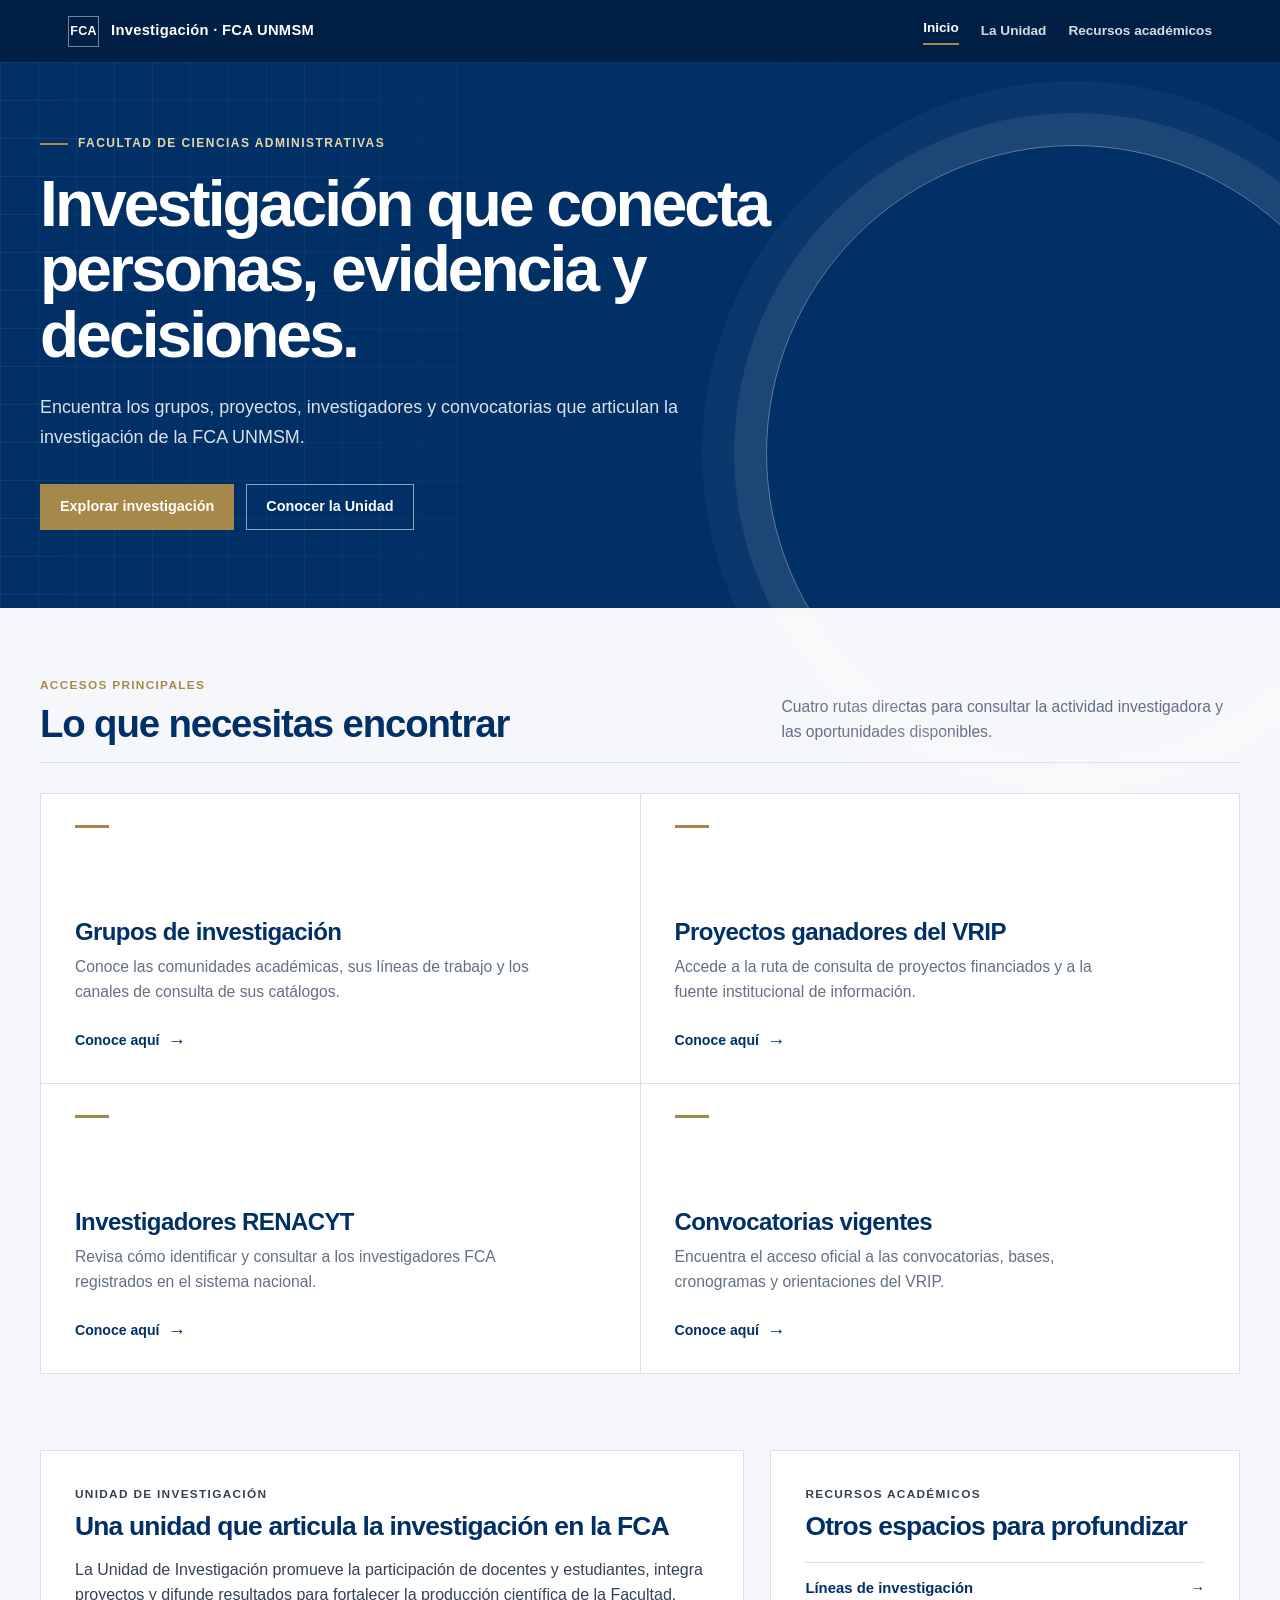
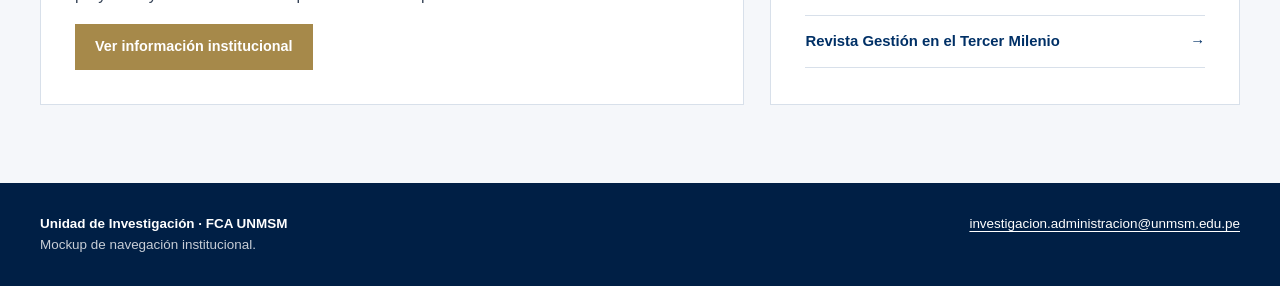
==== index.html @ f296d5cc "Add FCA research portal and shared styles" ====
<!doctype html>
<html lang="es">
	<head>
		<meta charset="UTF-8" />
		<meta name="viewport" content="width=device-width, initial-scale=1.0" />
		<meta
			name="description"
			content="Portal de investigación de la Facultad de Ciencias Administrativas de la UNMSM."
		/>
		<title>Investigación | FCA UNMSM</title>
		<link rel="stylesheet" href="investigacion-mock.css" />
	</head>
	<body>
		<div class="research-shell">
			<header class="research-topbar">
				<div class="research-topbar-inner">
					<a
						class="research-brand"
						href="unidad-investigacion-elementor.html"
						aria-label="Inicio de Investigación FCA"
					>
						<span class="research-brand-mark" aria-hidden="true"
							>FCA</span
						>
						<span>Investigación · FCA UNMSM</span>
					</a>
					<nav class="research-nav" aria-label="Navegación principal">
						<a
							href="unidad-investigacion-elementor.html"
							aria-current="page"
							>Inicio</a
						>
						<a href="la-unidad.html">La Unidad</a>
						<a href="recursos-academicos.html"
							>Recursos académicos</a
						>
					</nav>
				</div>
			</header>

			<main>
				<section
					class="research-hero"
					aria-labelledby="titulo-principal"
				>
					<div class="research-hero-inner">
						<p class="research-kicker">
							Facultad de Ciencias Administrativas
						</p>
						<h1 id="titulo-principal">
							Investigación que conecta personas, evidencia y
							decisiones.
						</h1>
						<p>
							Encuentra los grupos, proyectos, investigadores y
							convocatorias que articulan la investigación de la
							FCA UNMSM.
						</p>
						<div class="research-hero-actions">
							<a
								class="research-button"
								href="#accesos-principales"
								>Explorar investigación</a
							>
							<a
								class="research-button research-button--outline"
								href="la-unidad.html"
								>Conocer la Unidad</a
							>
						</div>
					</div>
				</section>

				<div class="research-main">
					<section
						class="research-section"
						id="accesos-principales"
						aria-labelledby="titulo-accesos"
					>
						<div class="research-section-heading">
							<div>
								<p class="research-eyebrow">
									Accesos principales
								</p>
								<h2 id="titulo-accesos">
									Lo que necesitas encontrar
								</h2>
							</div>
							<p>
								Cuatro rutas directas para consultar la
								actividad investigadora y las oportunidades
								disponibles.
							</p>
						</div>

						<div class="research-hub-grid">
							<a
								class="research-hub-card"
								href="grupos-investigacion.html"
							>
								<h3>Grupos de investigación</h3>
								<p>
									Conoce las comunidades académicas, sus
									líneas de trabajo y los canales de consulta
									de sus catálogos.
								</p>
								<span class="research-card-link"
									>Conoce aquí</span
								>
							</a>
							<a
								class="research-hub-card"
								href="proyectos-vrip.html"
							>
								<h3>Proyectos ganadores del VRIP</h3>
								<p>
									Accede a la ruta de consulta de proyectos
									financiados y a la fuente institucional de
									información.
								</p>
								<span class="research-card-link"
									>Conoce aquí</span
								>
							</a>
							<a
								class="research-hub-card"
								href="investigadores-renacyt.html"
							>
								<h3>Investigadores RENACYT</h3>
								<p>
									Revisa cómo identificar y consultar a los
									investigadores FCA registrados en el sistema
									nacional.
								</p>
								<span class="research-card-link"
									>Conoce aquí</span
								>
							</a>
							<a
								class="research-hub-card"
								href="convocatorias-vigentes.html"
							>
								<h3>Convocatorias vigentes</h3>
								<p>
									Encuentra el acceso oficial a las
									convocatorias, bases, cronogramas y
									orientaciones del VRIP.
								</p>
								<span class="research-card-link"
									>Conoce aquí</span
								>
							</a>
						</div>
					</section>

					<section
						class="research-duo"
						aria-label="Información complementaria"
					>
						<article class="research-panel">
							<p class="research-eyebrow">
								Unidad de Investigación
							</p>
							<h2>
								Una unidad que articula la investigación en la
								FCA
							</h2>
							<p>
								La Unidad de Investigación promueve la
								participación de docentes y estudiantes, integra
								proyectos y difunde resultados para fortalecer
								la producción científica de la Facultad.
							</p>
							<a class="research-button" href="la-unidad.html"
								>Ver información institucional</a
							>
						</article>
						<aside class="research-panel">
							<p class="research-eyebrow">Recursos académicos</p>
							<h2>Otros espacios para profundizar</h2>
							<div class="research-link-list">
								<a href="recursos-academicos.html#lineas"
									>Líneas de investigación</a
								>
								<a href="recursos-academicos.html#revista"
									>Revista Gestión en el Tercer Milenio</a
								>
							</div>
						</aside>
					</section>
				</div>
			</main>

			<footer class="research-footer">
				<div class="research-footer-inner">
					<div>
						<strong>Unidad de Investigación · FCA UNMSM</strong
						><br />Mockup de navegación institucional.
					</div>
					<div>
						<a
							href="mailto:investigacion.administracion@unmsm.edu.pe"
							>investigacion.administracion@unmsm.edu.pe</a
						>
					</div>
				</div>
			</footer>
		</div>
	</body>
</html>
---- investigacion-mock.css ----
@import url('fca-core-public.css');

:root {
    --research-ink: #003066;
    --research-ink-deep: #001f45;
    --research-gold: #a6894a;
    --research-paper: #f5f7fa;
    --research-rule: #d8e0ea;
    --research-copy: #344155;
    --research-muted: #637083;
    --research-white: #ffffff;
}

* { box-sizing: border-box; }

html { scroll-behavior: smooth; }

body {
    margin: 0;
    background: var(--research-paper);
    color: var(--research-copy);
    font-family: var(--fca-core-font-main);
    line-height: 1.6;
}

a { color: inherit; }

a:focus-visible,
button:focus-visible {
    outline: 3px solid var(--research-gold);
    outline-offset: 3px;
}

.research-shell { overflow: hidden; }

.research-topbar {
    background: var(--research-ink-deep);
    color: #fff;
}

.research-topbar-inner {
    max-width: 1200px;
    min-height: 62px;
    margin: 0 auto;
    padding: 0 28px;
    display: flex;
    align-items: center;
    justify-content: space-between;
    gap: 24px;
}

.research-brand {
    display: flex;
    align-items: center;
    gap: 12px;
    color: #fff;
    text-decoration: none;
    font-family: var(--fca-core-font-heading);
    font-size: .92rem;
    font-weight: 800;
    letter-spacing: .02em;
}

.research-brand-mark {
    display: grid;
    width: 31px;
    height: 31px;
    place-items: center;
    border: 1px solid rgba(255,255,255,.45);
    color: #fff;
    font-size: .78rem;
    line-height: 1;
}

.research-nav { display: flex; align-items: center; gap: 22px; }

.research-nav a {
    color: rgba(255,255,255,.84);
    font-size: .85rem;
    font-weight: 650;
    text-decoration: none;
}

.research-nav a:hover,
.research-nav a[aria-current="page"] { color: #fff; }

.research-nav a[aria-current="page"] { border-bottom: 2px solid var(--research-gold); padding-bottom: 5px; }

.research-hero {
    position: relative;
    isolation: isolate;
    background: var(--research-ink);
    color: #fff;
}

.research-hero::before {
    position: absolute;
    z-index: -1;
    inset: 0;
    content: '';
    opacity: .2;
    background-image: linear-gradient(90deg, rgba(255,255,255,.28) 1px, transparent 1px), linear-gradient(rgba(255,255,255,.28) 1px, transparent 1px);
    background-size: 38px 38px;
    mask-image: linear-gradient(90deg, #000 0%, transparent 72%);
}

.research-hero::after {
    position: absolute;
    z-index: -1;
    right: -8vw;
    bottom: -12vw;
    width: min(48vw, 620px);
    aspect-ratio: 1;
    border: 1px solid rgba(255,255,255,.37);
    border-radius: 50%;
    content: '';
    box-shadow: 0 0 0 32px rgba(255,255,255,.07), 0 0 0 64px rgba(255,255,255,.04);
}

.research-hero-inner {
    width: min(1200px, calc(100% - 48px));
    margin: 0 auto;
    padding: 72px 0 78px;
}

.research-kicker {
    display: flex;
    align-items: center;
    gap: 10px;
    margin: 0 0 19px;
    color: #e7d6a9;
    font-family: var(--fca-core-font-heading);
    font-size: .75rem;
    font-weight: 800;
    letter-spacing: .12em;
    text-transform: uppercase;
}

.research-kicker::before {
    width: 28px;
    height: 2px;
    background: var(--research-gold);
    content: '';
}

.research-hero h1 {
    max-width: 800px;
    margin: 0;
    font-family: var(--fca-core-font-heading);
    font-size: clamp(2.5rem, 5vw, 4.8rem);
    font-weight: 800;
    letter-spacing: -.045em;
    line-height: 1.02;
}

.research-hero p:not(.research-kicker) {
    max-width: 680px;
    margin: 24px 0 0;
    color: rgba(255,255,255,.86);
    font-size: 1.12rem;
    line-height: 1.7;
}

.research-hero-actions { display: flex; flex-wrap: wrap; gap: 12px; margin-top: 31px; }

.research-button {
    display: inline-flex;
    align-items: center;
    justify-content: center;
    min-height: 46px;
    padding: 10px 19px;
    border: 1px solid transparent;
    color: #fff;
    background: var(--research-gold);
    font-family: var(--fca-core-font-heading);
    font-size: .9rem;
    font-weight: 800;
    text-decoration: none;
    transition: background .2s ease, transform .2s ease;
}

.research-button:hover { background: #8f7440; transform: translateY(-2px); }

.research-button--outline { border-color: rgba(255,255,255,.55); background: transparent; }
.research-button--outline:hover { background: #fff; color: var(--research-ink); }

.research-main { width: min(1200px, calc(100% - 48px)); margin: 0 auto; padding: 68px 0 78px; }

.research-section { margin-bottom: 76px; }
.research-section:last-child { margin-bottom: 0; }

.research-section-heading {
    display: grid;
    grid-template-columns: minmax(0, 1fr) minmax(230px, .65fr);
    gap: 36px;
    align-items: end;
    margin-bottom: 30px;
    padding-bottom: 18px;
    border-bottom: 1px solid var(--research-rule);
}

.research-eyebrow {
    margin: 0 0 8px;
    color: var(--research-gold);
    font-family: var(--fca-core-font-heading);
    font-size: .74rem;
    font-weight: 800;
    letter-spacing: .11em;
    text-transform: uppercase;
}

.research-section h2,
.research-panel h2,
.research-page-title h2 {
    margin: 0;
    color: var(--research-ink);
    font-family: var(--fca-core-font-heading);
    font-size: clamp(1.75rem, 3vw, 2.45rem);
    font-weight: 800;
    letter-spacing: -.03em;
    line-height: 1.08;
}

.research-section-heading > p { margin: 0; color: var(--research-muted); font-size: .98rem; }

.research-hub-grid { display: grid; grid-template-columns: repeat(2, minmax(0, 1fr)); border-top: 1px solid var(--research-rule); border-left: 1px solid var(--research-rule); }

.research-hub-card {
    position: relative;
    display: flex;
    min-height: 290px;
    flex-direction: column;
    padding: 31px 34px 28px;
    background: var(--research-white);
    border-right: 1px solid var(--research-rule);
    border-bottom: 1px solid var(--research-rule);
    text-decoration: none;
    transition: background .2s ease, box-shadow .2s ease;
}

.research-hub-card::before {
    width: 34px;
    height: 3px;
    margin-bottom: auto;
    background: var(--research-gold);
    content: '';
}

.research-hub-card:hover {
    z-index: 1;
    background: #fbfcfe;
    box-shadow: 0 15px 30px rgba(0,48,102,.12);
}

.research-hub-card h3 { margin: 28px 0 8px; color: var(--research-ink); font-family: var(--fca-core-font-heading); font-size: 1.5rem; font-weight: 800; letter-spacing: -.025em; line-height: 1.15; }
.research-hub-card p { max-width: 460px; margin: 0; color: var(--research-muted); font-size: .98rem; }

.research-card-link { display: inline-flex; align-items: center; gap: 8px; margin-top: 22px; color: var(--research-ink); font-family: var(--fca-core-font-heading); font-size: .88rem; font-weight: 800; }
.research-card-link::after { content: '→'; font-size: 1.15rem; transition: transform .2s ease; }
.research-hub-card:hover .research-card-link::after { transform: translateX(4px); }

.research-duo { display: grid; grid-template-columns: 1.2fr .8fr; gap: 26px; }
.research-panel { padding: 34px; background: var(--research-white); border: 1px solid var(--research-rule); }
.research-panel h2 { font-size: 1.65rem; }
.research-panel p { color: var(--research-copy); }
.research-panel p:last-child { margin-bottom: 0; }

.research-link-list { display: flex; flex-direction: column; margin-top: 21px; border-top: 1px solid var(--research-rule); }
.research-link-list a { display: flex; align-items: center; justify-content: space-between; gap: 16px; padding: 14px 0; border-bottom: 1px solid var(--research-rule); color: var(--research-ink); font-family: var(--fca-core-font-heading); font-size: .93rem; font-weight: 750; text-decoration: none; }
.research-link-list a::after { content: '→'; }
.research-link-list a:hover { color: var(--research-gold); }

.research-breadcrumb { width: min(1200px, calc(100% - 48px)); margin: 0 auto; padding: 22px 0 0; color: var(--research-muted); font-size: .86rem; }
.research-breadcrumb a { color: var(--research-ink); font-weight: 700; text-decoration: none; }
.research-breadcrumb span { margin: 0 7px; }

.research-page-title { padding: 38px 0 48px; }
.research-page-title h1 { max-width: 800px; margin: 0; color: var(--research-ink); font-family: var(--fca-core-font-heading); font-size: clamp(2.4rem, 5vw, 4.3rem); font-weight: 800; letter-spacing: -.045em; line-height: 1.02; }
.research-page-title p { max-width: 720px; margin: 20px 0 0; color: var(--research-muted); font-size: 1.08rem; }

.research-content-grid { display: grid; grid-template-columns: minmax(0, 1fr) 310px; gap: 28px; align-items: start; }
.research-content { padding: 34px; background: var(--research-white); border: 1px solid var(--research-rule); }
.research-content > :first-child { margin-top: 0; }
.research-content h2 { margin: 34px 0 14px; color: var(--research-ink); font-family: var(--fca-core-font-heading); font-size: 1.55rem; line-height: 1.15; }
.research-content h3 { margin: 25px 0 7px; color: var(--research-ink); font-family: var(--fca-core-font-heading); font-size: 1.15rem; }
.research-content p, .research-content li { color: var(--research-copy); }
.research-content ul { padding-left: 20px; }

.research-aside { padding: 25px; background: #eaf0f7; border-top: 4px solid var(--research-gold); }
.research-aside h2 { margin: 0; color: var(--research-ink); font-family: var(--fca-core-font-heading); font-size: 1.3rem; line-height: 1.15; }
.research-aside p { margin: 12px 0 0; color: var(--research-copy); font-size: .95rem; }
.research-aside .research-button { width: 100%; margin-top: 20px; }

.research-record-list { display: grid; gap: 14px; }
.research-record { padding: 21px 22px; background: var(--research-white); border: 1px solid var(--research-rule); }
.research-record h3 { margin: 0; color: var(--research-ink); font-family: var(--fca-core-font-heading); font-size: 1.15rem; line-height: 1.2; }
.research-record p { margin: 7px 0 0; color: var(--research-muted); font-size: .94rem; }
.research-record a { display: inline-block; margin-top: 11px; color: var(--research-ink); font-family: var(--fca-core-font-heading); font-size: .87rem; font-weight: 800; text-decoration: none; }
.research-record a:hover { color: var(--research-gold); }

.research-notice { margin: 0 0 28px; padding: 15px 18px; background: #fff9ed; border-left: 4px solid var(--research-gold); color: #594819; font-size: .94rem; }

.research-footer { background: var(--research-ink-deep); color: rgba(255,255,255,.78); }
.research-footer-inner { width: min(1200px, calc(100% - 48px)); margin: 0 auto; padding: 30px 0; display: flex; justify-content: space-between; gap: 20px; font-size: .84rem; }
.research-footer strong { color: #fff; }
.research-footer a { color: #fff; text-underline-offset: 3px; }

@media (max-width: 760px) {
    .research-topbar-inner { min-height: auto; flex-direction: column; align-items: flex-start; gap: 12px; padding-top: 16px; padding-bottom: 16px; }
    .research-nav { width: 100%; gap: 16px; overflow-x: auto; padding-bottom: 3px; }
    .research-nav a { white-space: nowrap; }
    .research-hero-inner { width: min(100% - 36px, 1200px); padding: 52px 0 58px; }
    .research-main, .research-breadcrumb, .research-footer-inner { width: min(100% - 36px, 1200px); }
    .research-main { padding: 45px 0 55px; }
    .research-section { margin-bottom: 54px; }
    .research-section-heading, .research-duo, .research-content-grid { grid-template-columns: 1fr; gap: 18px; }
    .research-hub-grid { grid-template-columns: 1fr; }
    .research-hub-card { min-height: 245px; padding: 27px 24px; }
    .research-panel, .research-content { padding: 25px 22px; }
    .research-page-title { padding: 30px 0 35px; }
    .research-footer-inner { flex-direction: column; }
}

@media (prefers-reduced-motion: reduce) {
    *, *::before, *::after { scroll-behavior: auto !important; transition-duration: .01ms !important; animation-duration: .01ms !important; }
}
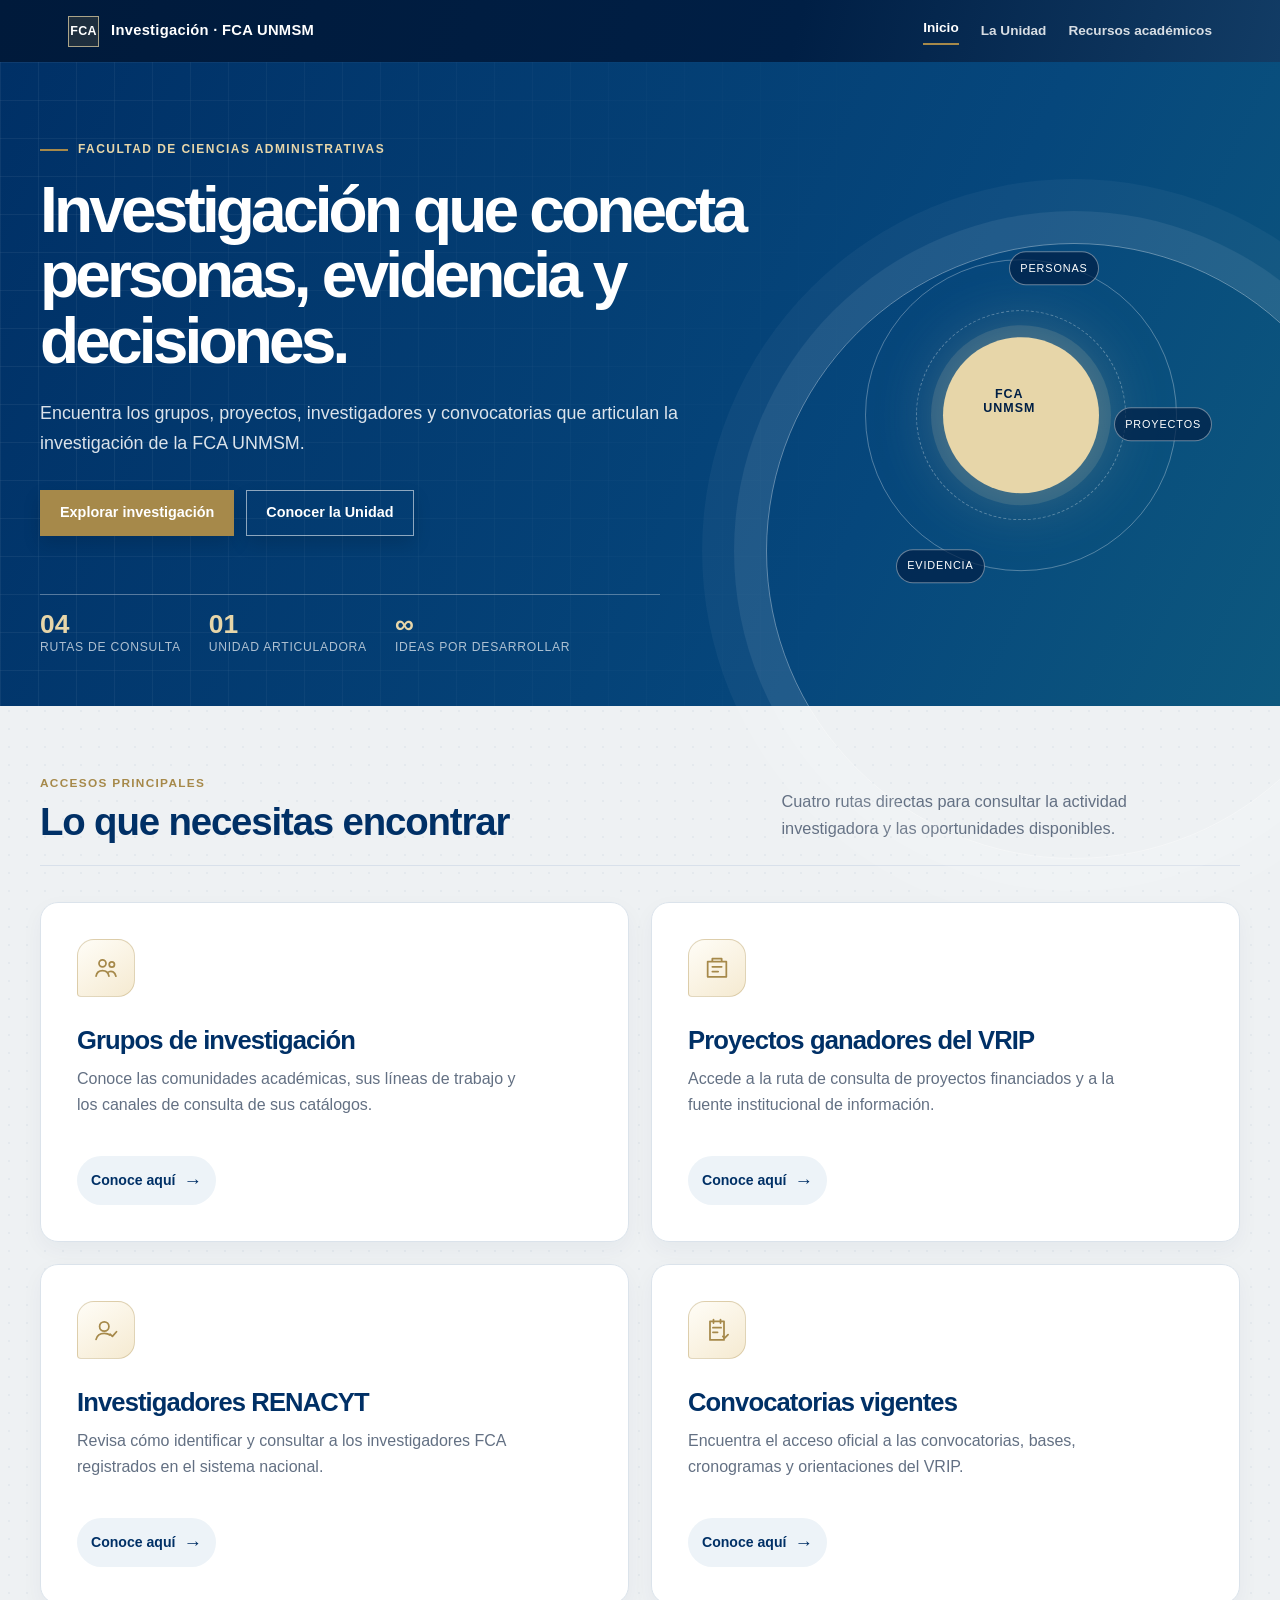
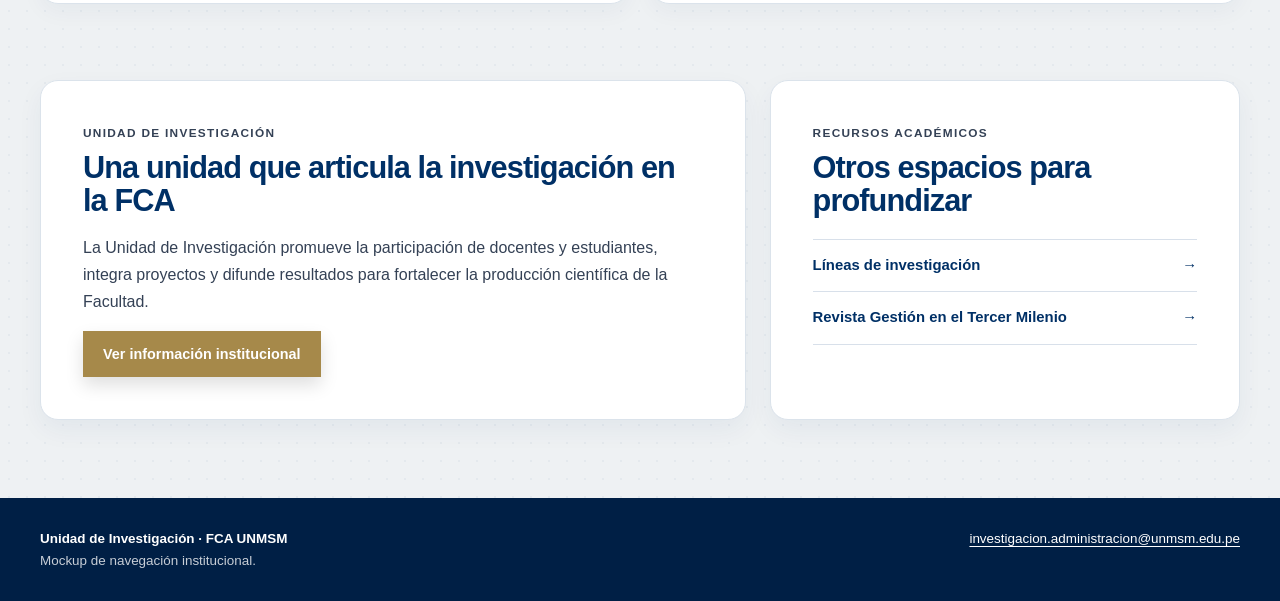
==== commit b9553af7: "Enhance research portal layout with new metrics and visual elements" ====
--- a/index.html
+++ b/index.html
@@ -68,6 +68,19 @@
 								>Conocer la Unidad</a
 							>
 						</div>
+						<div class="research-hero-metrics" aria-label="Datos de investigación">
+							<div><strong>04</strong><span>rutas de consulta</span></div>
+							<div><strong>01</strong><span>unidad articuladora</span></div>
+							<div><strong>∞</strong><span>ideas por desarrollar</span></div>
+						</div>
+						<div class="research-orbit" aria-hidden="true">
+							<div class="research-orbit-ring research-orbit-ring--one"></div>
+							<div class="research-orbit-ring research-orbit-ring--two"></div>
+							<span class="research-orbit-node research-orbit-node--center">FCA<br />UNMSM</span>
+							<span class="research-orbit-node research-orbit-node--people">personas</span>
+							<span class="research-orbit-node research-orbit-node--projects">proyectos</span>
+							<span class="research-orbit-node research-orbit-node--evidence">evidencia</span>
+						</div>
 					</div>
 				</section>
 
@@ -98,6 +111,9 @@
 								class="research-hub-card"
 								href="grupos-investigacion.html"
 							>
+								<span class="research-card-icon" aria-hidden="true">
+									<svg viewBox="0 0 24 24" fill="none"><circle cx="9" cy="8" r="3"/><circle cx="17" cy="9" r="2.25"/><path d="M3.5 19c.5-3.1 2.3-4.7 5.5-4.7s5 1.6 5.5 4.7M14.5 15.2c2.9-.9 5.1.4 6 3.8"/></svg>
+								</span>
 								<h3>Grupos de investigación</h3>
 								<p>
 									Conoce las comunidades académicas, sus
@@ -112,6 +128,9 @@
 								class="research-hub-card"
 								href="proyectos-vrip.html"
 							>
+								<span class="research-card-icon" aria-hidden="true">
+									<svg viewBox="0 0 24 24" fill="none"><path d="M4 6.5h16v13H4zM8 6.5V4h8v2.5M8 11h8M8 15h5"/></svg>
+								</span>
 								<h3>Proyectos ganadores del VRIP</h3>
 								<p>
 									Accede a la ruta de consulta de proyectos
@@ -126,6 +145,9 @@
 								class="research-hub-card"
 								href="investigadores-renacyt.html"
 							>
+								<span class="research-card-icon" aria-hidden="true">
+									<svg viewBox="0 0 24 24" fill="none"><circle cx="10.5" cy="9" r="4"/><path d="M3.5 20c.8-3.4 3.1-5.2 7-5.2 2.1 0 3.7.5 4.9 1.5M15.5 15.5l2 2 3.5-4"/></svg>
+								</span>
 								<h3>Investigadores RENACYT</h3>
 								<p>
 									Revisa cómo identificar y consultar a los
@@ -140,6 +162,9 @@
 								class="research-hub-card"
 								href="convocatorias-vigentes.html"
 							>
+								<span class="research-card-icon" aria-hidden="true">
+									<svg viewBox="0 0 24 24" fill="none"><path d="M6 4.5h12v16H6zM9 3v3M15 3v3M8.5 10h7M8.5 14h4"/><path d="M17 17.5l1.5 1.5 3-3"/></svg>
+								</span>
 								<h3>Convocatorias vigentes</h3>
 								<p>
 									Encuentra el acceso oficial a las
--- a/investigacion-mock.css
+++ b/investigacion-mock.css
@@ -4,7 +4,7 @@
     --research-ink: #003066;
     --research-ink-deep: #001f45;
     --research-gold: #a6894a;
-    --research-paper: #f5f7fa;
+    --research-paper: #eef1f3;
     --research-rule: #d8e0ea;
     --research-copy: #344155;
     --research-muted: #637083;
@@ -21,6 +21,8 @@
     color: var(--research-copy);
     font-family: var(--fca-core-font-main);
     line-height: 1.6;
+    background-image: radial-gradient(rgba(0,48,102,.045) 1px, transparent 1px);
+    background-size: 18px 18px;
 }
 
 a { color: inherit; }
@@ -34,7 +36,7 @@
 .research-shell { overflow: hidden; }
 
 .research-topbar {
-    background: var(--research-ink-deep);
+    background: linear-gradient(105deg, #001a3b 0%, var(--research-ink-deep) 62%, #123c65 100%);
     color: #fff;
 }
 
@@ -66,7 +68,8 @@
     width: 31px;
     height: 31px;
     place-items: center;
-    border: 1px solid rgba(255,255,255,.45);
+    border: 1px solid rgba(231,214,169,.7);
+    background: rgba(166,137,74,.18);
     color: #fff;
     font-size: .78rem;
     line-height: 1;
@@ -89,7 +92,7 @@
 .research-hero {
     position: relative;
     isolation: isolate;
-    background: var(--research-ink);
+    background: linear-gradient(115deg, #003066 0%, #06477c 68%, #0d587e 100%);
     color: #fff;
 }
 
@@ -118,9 +121,10 @@
 }
 
 .research-hero-inner {
+    position: relative;
     width: min(1200px, calc(100% - 48px));
     margin: 0 auto;
-    padding: 72px 0 78px;
+    padding: 78px 0 48px;
 }
 
 .research-kicker {
@@ -149,7 +153,7 @@
     font-family: var(--fca-core-font-heading);
     font-size: clamp(2.5rem, 5vw, 4.8rem);
     font-weight: 800;
-    letter-spacing: -.045em;
+    letter-spacing: -.06em;
     line-height: 1.02;
 }
 
@@ -176,13 +180,48 @@
     font-size: .9rem;
     font-weight: 800;
     text-decoration: none;
-    transition: background .2s ease, transform .2s ease;
-}
-
-.research-button:hover { background: #8f7440; transform: translateY(-2px); }
+    box-shadow: 0 8px 18px rgba(0,0,0,.13);
+    transition: background .2s ease, transform .2s ease, box-shadow .2s ease;
+}
+
+.research-button:hover { background: #8f7440; transform: translateY(-2px); box-shadow: 0 12px 24px rgba(0,0,0,.2); }
 
 .research-button--outline { border-color: rgba(255,255,255,.55); background: transparent; }
 .research-button--outline:hover { background: #fff; color: var(--research-ink); }
+
+.research-hero-metrics { display: flex; gap: 0; max-width: 620px; margin-top: 58px; border-top: 1px solid rgba(255,255,255,.3); }
+.research-hero-metrics div { display: flex; min-width: 150px; flex-direction: column; gap: 1px; padding: 16px 28px 0 0; }
+.research-hero-metrics strong { color: #e7d6a9; font-family: var(--fca-core-font-heading); font-size: 1.65rem; line-height: 1; }
+.research-hero-metrics span { color: rgba(255,255,255,.68); font-size: .76rem; text-transform: uppercase; letter-spacing: .06em; }
+
+.research-orbit {
+    position: absolute;
+    top: 50%;
+    right: 2%;
+    width: min(34vw, 390px);
+    aspect-ratio: 1;
+    transform: translateY(-42%);
+    pointer-events: none;
+}
+
+.research-orbit::before {
+    position: absolute;
+    inset: 30%;
+    border-radius: 50%;
+    background: #e7d6a9;
+    box-shadow: 0 0 0 12px rgba(231,214,169,.13), 0 0 70px rgba(231,214,169,.3);
+    content: '';
+}
+
+.research-orbit-ring { position: absolute; inset: 10%; border: 1px solid rgba(255,255,255,.3); border-radius: 50%; }
+.research-orbit-ring--two { inset: 23%; border-style: dashed; animation: research-spin 26s linear infinite reverse; }
+.research-orbit-ring--one { animation: research-spin 34s linear infinite; }
+.research-orbit-node { position: absolute; z-index: 1; display: grid; place-items: center; min-width: 78px; min-height: 34px; padding: 7px 10px; border: 1px solid rgba(255,255,255,.4); border-radius: 999px; background: rgba(0,31,69,.7); color: #fff; font-family: var(--fca-core-font-heading); font-size: .68rem; line-height: 1.15; text-align: center; text-transform: uppercase; letter-spacing: .08em; }
+.research-orbit-node--center { top: 41%; left: 37%; border: 0; background: transparent; color: var(--research-ink-deep); font-size: .78rem; font-weight: 900; }
+.research-orbit-node--people { top: 8%; left: 47%; }
+.research-orbit-node--projects { top: 48%; right: 1%; }
+.research-orbit-node--evidence { bottom: 7%; left: 18%; }
+@keyframes research-spin { to { transform: rotate(360deg); } }
 
 .research-main { width: min(1200px, calc(100% - 48px)); margin: 0 auto; padding: 68px 0 78px; }
 
@@ -194,8 +233,8 @@
     grid-template-columns: minmax(0, 1fr) minmax(230px, .65fr);
     gap: 36px;
     align-items: end;
-    margin-bottom: 30px;
-    padding-bottom: 18px;
+    margin-bottom: 36px;
+    padding-bottom: 23px;
     border-bottom: 1px solid var(--research-rule);
 }
 
@@ -221,48 +260,65 @@
     line-height: 1.08;
 }
 
-.research-section-heading > p { margin: 0; color: var(--research-muted); font-size: .98rem; }
-
-.research-hub-grid { display: grid; grid-template-columns: repeat(2, minmax(0, 1fr)); border-top: 1px solid var(--research-rule); border-left: 1px solid var(--research-rule); }
+.research-section-heading > p { max-width: 390px; margin: 0; color: var(--research-muted); font-size: 1.02rem; line-height: 1.65; }
+
+.research-hub-grid { display: grid; grid-template-columns: repeat(2, minmax(0, 1fr)); gap: 22px; }
 
 .research-hub-card {
     position: relative;
     display: flex;
-    min-height: 290px;
+    min-height: 340px;
     flex-direction: column;
-    padding: 31px 34px 28px;
+    padding: 36px;
+    overflow: hidden;
+    border: 1px solid #dbe3eb;
+    border-radius: 18px;
     background: var(--research-white);
-    border-right: 1px solid var(--research-rule);
-    border-bottom: 1px solid var(--research-rule);
+    box-shadow: 0 8px 22px rgba(0,48,102,.045);
     text-decoration: none;
-    transition: background .2s ease, box-shadow .2s ease;
-}
-
-.research-hub-card::before {
-    width: 34px;
-    height: 3px;
-    margin-bottom: auto;
-    background: var(--research-gold);
-    content: '';
-}
+    transition: border-color .2s ease, box-shadow .2s ease, transform .2s ease;
+    animation: research-rise .65s both;
+}
+
+.research-hub-card:nth-child(2) { animation-delay: .08s; }
+.research-hub-card:nth-child(3) { animation-delay: .16s; }
+.research-hub-card:nth-child(4) { animation-delay: .24s; }
+@keyframes research-rise { from { opacity: 0; transform: translateY(18px); } to { opacity: 1; transform: translateY(0); } }
+
+.research-card-icon {
+    display: grid;
+    width: 58px;
+    height: 58px;
+    place-items: center;
+    border: 1px solid rgba(166,137,74,.32);
+    border-radius: 17px 17px 17px 4px;
+    color: var(--research-gold);
+    background: linear-gradient(145deg, #fffdf7, #f5ead1);
+    transition: color .2s ease, background .2s ease, transform .2s ease;
+}
+
+.research-card-icon svg { width: 28px; height: 28px; stroke: currentColor; stroke-linecap: round; stroke-linejoin: round; stroke-width: 1.5; }
 
 .research-hub-card:hover {
-    z-index: 1;
-    background: #fbfcfe;
-    box-shadow: 0 15px 30px rgba(0,48,102,.12);
-}
-
-.research-hub-card h3 { margin: 28px 0 8px; color: var(--research-ink); font-family: var(--fca-core-font-heading); font-size: 1.5rem; font-weight: 800; letter-spacing: -.025em; line-height: 1.15; }
-.research-hub-card p { max-width: 460px; margin: 0; color: var(--research-muted); font-size: .98rem; }
-
-.research-card-link { display: inline-flex; align-items: center; gap: 8px; margin-top: 22px; color: var(--research-ink); font-family: var(--fca-core-font-heading); font-size: .88rem; font-weight: 800; }
+    border-color: rgba(0,48,102,.22);
+    box-shadow: 0 18px 38px rgba(0,48,102,.12);
+    transform: translateY(-6px);
+}
+
+.research-hub-card:hover .research-card-icon { color: #fff; background: var(--research-ink); transform: rotate(-4deg) scale(1.06); }
+
+.research-hub-card h3 { max-width: 380px; margin: 29px 0 11px; color: var(--research-ink); font-family: var(--fca-core-font-heading); font-size: clamp(1.4rem, 2vw, 1.7rem); font-weight: 800; letter-spacing: -.035em; line-height: 1.12; }
+.research-hub-card p { max-width: 440px; margin: 0; color: var(--research-muted); font-size: 1rem; line-height: 1.65; }
+
+.research-card-link { display: inline-flex; align-items: center; align-self: flex-start; gap: 8px; margin-top: auto; padding: 10px 14px; border-radius: 999px; background: #edf3f8; color: var(--research-ink); font-family: var(--fca-core-font-heading); font-size: .88rem; font-weight: 800; transition: background .2s ease, color .2s ease; }
 .research-card-link::after { content: '→'; font-size: 1.15rem; transition: transform .2s ease; }
+.research-hub-card:hover .research-card-link { background: var(--research-ink); color: #fff; }
 .research-hub-card:hover .research-card-link::after { transform: translateX(4px); }
 
-.research-duo { display: grid; grid-template-columns: 1.2fr .8fr; gap: 26px; }
-.research-panel { padding: 34px; background: var(--research-white); border: 1px solid var(--research-rule); }
-.research-panel h2 { font-size: 1.65rem; }
-.research-panel p { color: var(--research-copy); }
+.research-duo { display: grid; grid-template-columns: 1.2fr .8fr; gap: 24px; }
+.research-panel { padding: 42px; border: 1px solid #dbe3eb; border-radius: 18px; background: var(--research-white); box-shadow: 0 10px 26px rgba(0,48,102,.055); }
+.research-panel h2 { font-size: clamp(1.65rem, 2.4vw, 2rem); }
+.research-panel p { max-width: 690px; color: var(--research-copy); line-height: 1.7; }
 .research-panel p:last-child { margin-bottom: 0; }
 
 .research-link-list { display: flex; flex-direction: column; margin-top: 21px; border-top: 1px solid var(--research-rule); }
@@ -314,8 +370,12 @@
     .research-main { padding: 45px 0 55px; }
     .research-section { margin-bottom: 54px; }
     .research-section-heading, .research-duo, .research-content-grid { grid-template-columns: 1fr; gap: 18px; }
-    .research-hub-grid { grid-template-columns: 1fr; }
-    .research-hub-card { min-height: 245px; padding: 27px 24px; }
+    .research-hub-grid { grid-template-columns: 1fr; gap: 16px; }
+    .research-hub-card { min-height: 308px; padding: 28px 25px; }
+    .research-card-icon { width: 52px; height: 52px; }
+    .research-hero-metrics { margin-top: 42px; flex-wrap: wrap; }
+    .research-hero-metrics div { min-width: 33%; padding-right: 16px; }
+    .research-orbit { position: relative; top: auto; right: auto; width: min(78vw, 330px); margin: 46px auto 0; transform: none; }
     .research-panel, .research-content { padding: 25px 22px; }
     .research-page-title { padding: 30px 0 35px; }
     .research-footer-inner { flex-direction: column; }
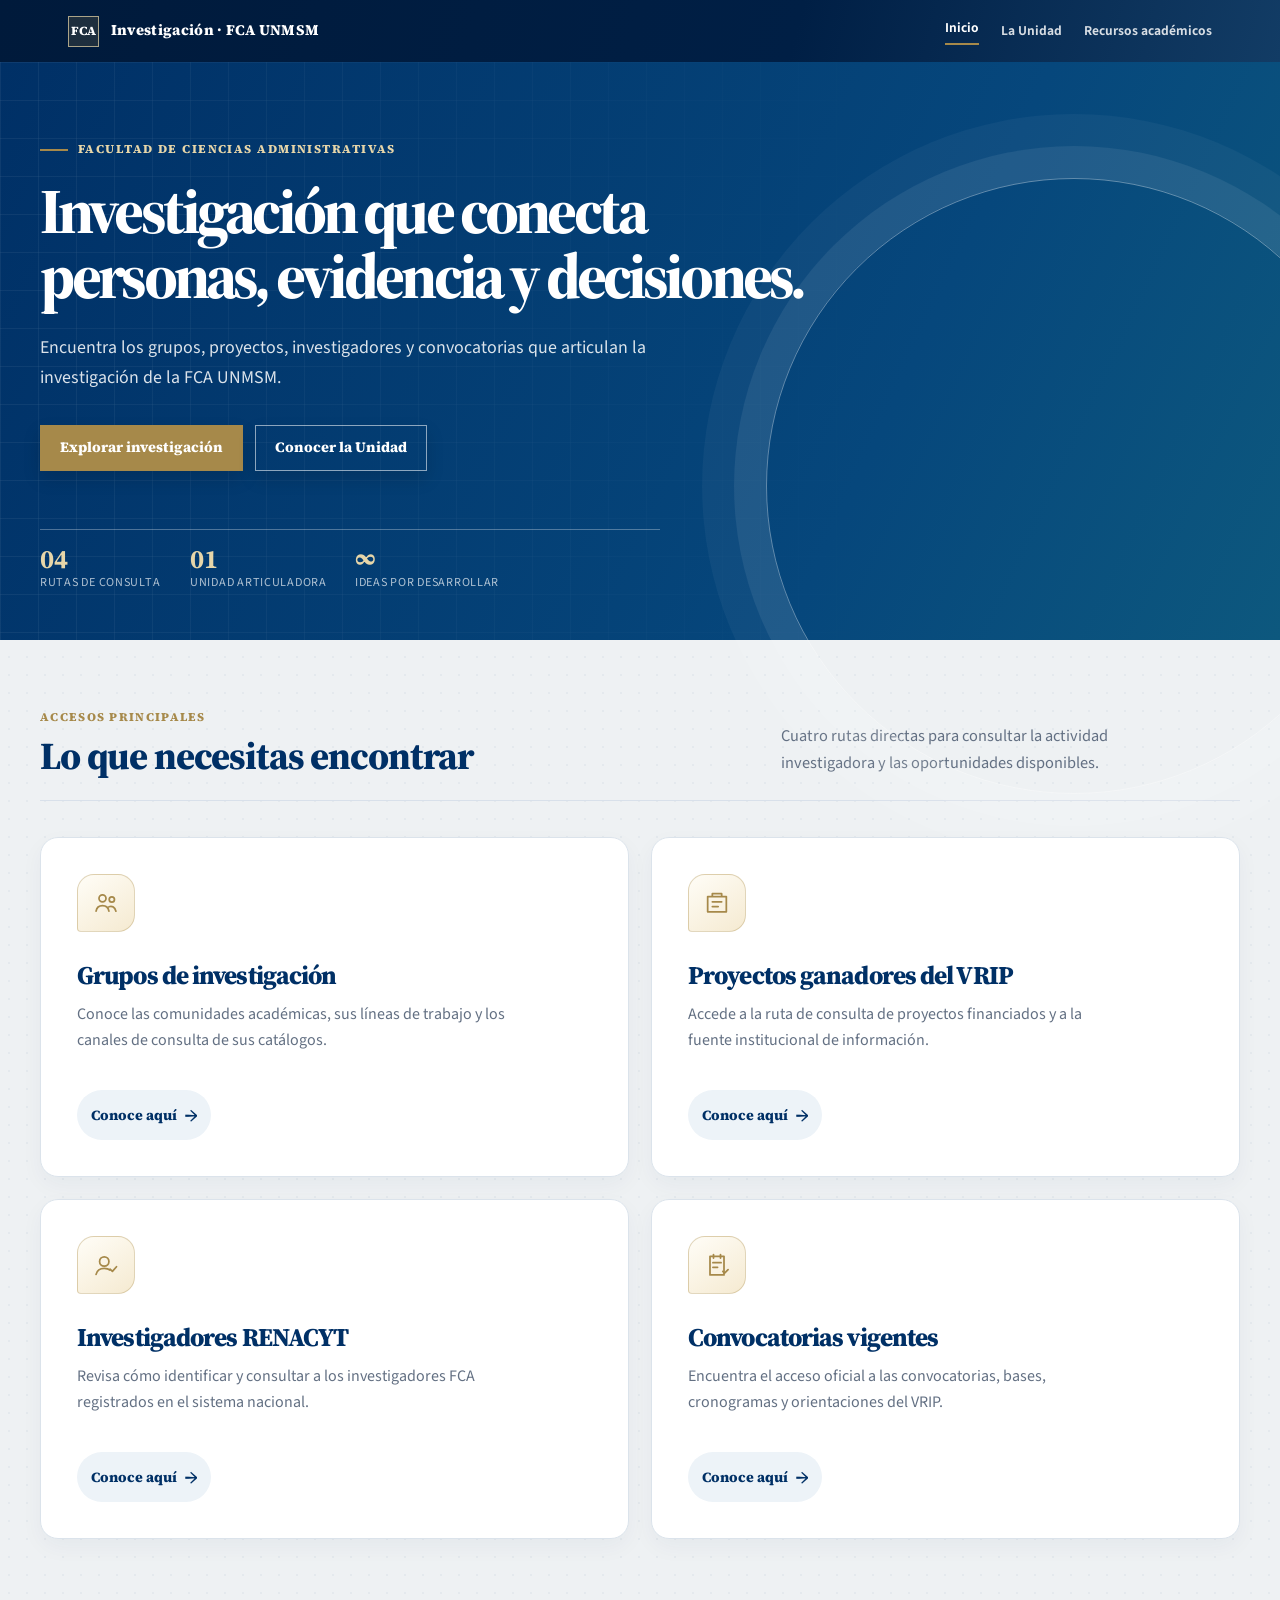
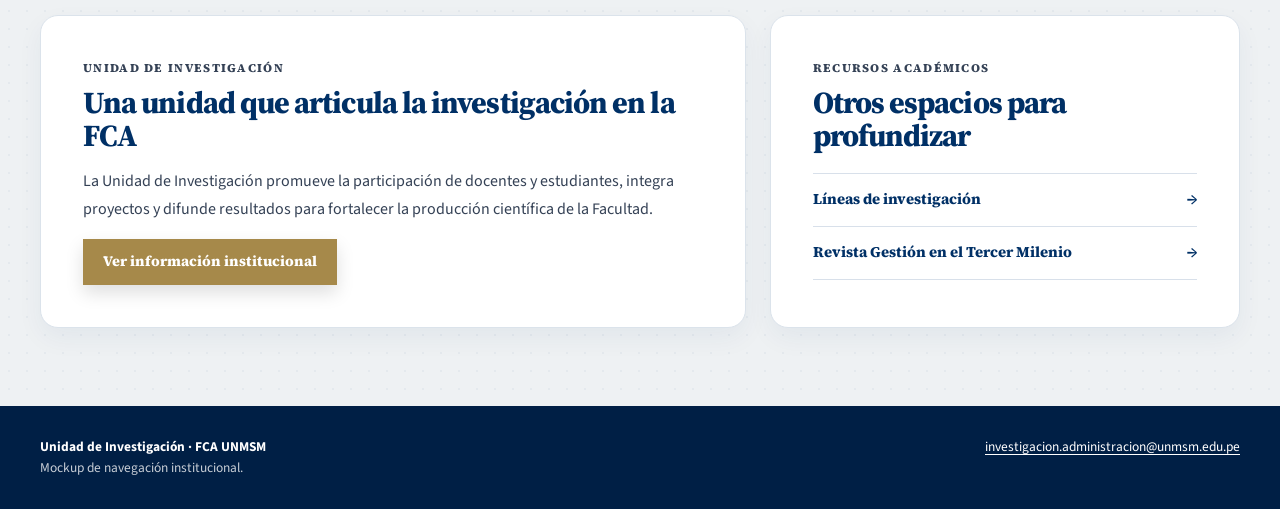
==== commit 9098bbcf: "Remove unnecessary orbit elements from research metrics sections for cleaner layout" ====
--- a/index.html
+++ b/index.html
@@ -71,15 +71,7 @@
 						<div class="research-hero-metrics" aria-label="Datos de investigación">
 							<div><strong>04</strong><span>rutas de consulta</span></div>
 							<div><strong>01</strong><span>unidad articuladora</span></div>
-							<div><strong>∞</strong><span>ideas por desarrollar</span></div>
-						</div>
-						<div class="research-orbit" aria-hidden="true">
-							<div class="research-orbit-ring research-orbit-ring--one"></div>
-							<div class="research-orbit-ring research-orbit-ring--two"></div>
-							<span class="research-orbit-node research-orbit-node--center">FCA<br />UNMSM</span>
-							<span class="research-orbit-node research-orbit-node--people">personas</span>
-							<span class="research-orbit-node research-orbit-node--projects">proyectos</span>
-							<span class="research-orbit-node research-orbit-node--evidence">evidencia</span>
+						<div><strong>∞</strong><span>ideas por desarrollar</span></div>
 						</div>
 					</div>
 				</section>
--- a/investigacion-mock.css
+++ b/investigacion-mock.css
@@ -1,6 +1,9 @@
 @import url('fca-core-public.css');
+@import url('https://fonts.googleapis.com/css2?family=Source+Sans+3:wght@400;500;600;700&family=Source+Serif+4:opsz,wght@8..60,600;8..60,700;8..60,800&display=swap');
 
 :root {
+    --fca-core-font-main: 'Source Sans 3', Arial, sans-serif;
+    --fca-core-font-heading: 'Source Serif 4', Georgia, serif;
     --research-ink: #003066;
     --research-ink-deep: #001f45;
     --research-gold: #a6894a;
@@ -193,35 +196,6 @@
 .research-hero-metrics div { display: flex; min-width: 150px; flex-direction: column; gap: 1px; padding: 16px 28px 0 0; }
 .research-hero-metrics strong { color: #e7d6a9; font-family: var(--fca-core-font-heading); font-size: 1.65rem; line-height: 1; }
 .research-hero-metrics span { color: rgba(255,255,255,.68); font-size: .76rem; text-transform: uppercase; letter-spacing: .06em; }
-
-.research-orbit {
-    position: absolute;
-    top: 50%;
-    right: 2%;
-    width: min(34vw, 390px);
-    aspect-ratio: 1;
-    transform: translateY(-42%);
-    pointer-events: none;
-}
-
-.research-orbit::before {
-    position: absolute;
-    inset: 30%;
-    border-radius: 50%;
-    background: #e7d6a9;
-    box-shadow: 0 0 0 12px rgba(231,214,169,.13), 0 0 70px rgba(231,214,169,.3);
-    content: '';
-}
-
-.research-orbit-ring { position: absolute; inset: 10%; border: 1px solid rgba(255,255,255,.3); border-radius: 50%; }
-.research-orbit-ring--two { inset: 23%; border-style: dashed; animation: research-spin 26s linear infinite reverse; }
-.research-orbit-ring--one { animation: research-spin 34s linear infinite; }
-.research-orbit-node { position: absolute; z-index: 1; display: grid; place-items: center; min-width: 78px; min-height: 34px; padding: 7px 10px; border: 1px solid rgba(255,255,255,.4); border-radius: 999px; background: rgba(0,31,69,.7); color: #fff; font-family: var(--fca-core-font-heading); font-size: .68rem; line-height: 1.15; text-align: center; text-transform: uppercase; letter-spacing: .08em; }
-.research-orbit-node--center { top: 41%; left: 37%; border: 0; background: transparent; color: var(--research-ink-deep); font-size: .78rem; font-weight: 900; }
-.research-orbit-node--people { top: 8%; left: 47%; }
-.research-orbit-node--projects { top: 48%; right: 1%; }
-.research-orbit-node--evidence { bottom: 7%; left: 18%; }
-@keyframes research-spin { to { transform: rotate(360deg); } }
 
 .research-main { width: min(1200px, calc(100% - 48px)); margin: 0 auto; padding: 68px 0 78px; }
 
@@ -327,6 +301,7 @@
 .research-link-list a:hover { color: var(--research-gold); }
 
 .research-breadcrumb { width: min(1200px, calc(100% - 48px)); margin: 0 auto; padding: 22px 0 0; color: var(--research-muted); font-size: .86rem; }
+.research-main > .research-breadcrumb { width: 100%; }
 .research-breadcrumb a { color: var(--research-ink); font-weight: 700; text-decoration: none; }
 .research-breadcrumb span { margin: 0 7px; }
 
@@ -347,6 +322,80 @@
 .research-aside p { margin: 12px 0 0; color: var(--research-copy); font-size: .95rem; }
 .research-aside .research-button { width: 100%; margin-top: 20px; }
 
+.research-unit-layout { grid-template-columns: minmax(0, 1fr) 330px; }
+.research-content.research-unit-content { padding: 0; border: 0; background: transparent; }
+
+.research-unit-purpose {
+    display: grid;
+    grid-template-columns: 66px minmax(0, 1fr);
+    gap: 0 22px;
+    padding: 42px;
+    border: 1px solid #dbe3eb;
+    border-radius: 18px;
+    background: var(--research-white);
+    box-shadow: 0 10px 26px rgba(0,48,102,.055);
+}
+
+.research-unit-icon {
+    display: grid;
+    width: 58px;
+    height: 58px;
+    place-items: center;
+    border-radius: 18px 18px 18px 4px;
+    background: linear-gradient(145deg, #fffdf7, #f5ead1);
+    color: var(--research-gold);
+}
+
+.research-unit-icon svg { width: 29px; height: 29px; stroke: currentColor; stroke-linecap: round; stroke-linejoin: round; stroke-width: 1.5; }
+.research-unit-purpose .research-eyebrow { margin-bottom: 6px; }
+.research-unit-purpose h2 { margin: 0; color: var(--research-ink); font-family: var(--fca-core-font-heading); font-size: clamp(1.75rem, 3vw, 2.35rem); letter-spacing: -.04em; line-height: 1.08; }
+.research-unit-purpose > p { grid-column: 2; margin: 22px 0 0; color: var(--research-copy); font-size: 1.05rem; line-height: 1.72; }
+
+.research-director { display: grid; grid-template-columns: 190px minmax(0, 1fr); grid-template-areas: 'photo heading' 'photo credentials' 'photo bio' 'footer footer'; column-gap: 34px; margin-top: 18px; padding: 38px 42px 32px; border: 1px solid #dbe3eb; border-radius: 18px; background: linear-gradient(135deg, rgba(255,255,255,.94), rgba(234,240,247,.7)); }
+.research-director-photo { display: grid; grid-area: photo; width: 190px; min-height: 0; aspect-ratio: 3 / 4; align-self: start; place-content: center; gap: 12px; margin: 0; border: 1px dashed rgba(0,48,102,.25); border-radius: 14px; background: linear-gradient(145deg, rgba(255,255,255,.8), rgba(220,230,239,.72)); color: var(--research-muted); text-align: center; }
+.research-director-photo svg { width: 42px; height: 42px; margin: 0 auto; stroke: var(--research-gold); stroke-linecap: round; stroke-linejoin: round; stroke-width: 1.25; }
+.research-director-photo figcaption { max-width: 130px; font-family: var(--fca-core-font-heading); font-size: .73rem; font-weight: 800; letter-spacing: .08em; line-height: 1.4; text-transform: uppercase; }
+.research-director-photo img { width: 100%; height: 100%; object-fit: cover; }
+.research-director-heading { display: flex; grid-area: heading; align-items: center; gap: 20px; }
+.research-unit-icon--director { width: 54px; height: 54px; flex: 0 0 auto; border-radius: 16px 16px 16px 4px; background: var(--research-ink); color: #e7d6a9; }
+.research-unit-icon--director svg { width: 28px; height: 28px; }
+.research-director-heading .research-eyebrow { margin-bottom: 5px; }
+.research-director h2 { margin: 0; color: var(--research-ink); font-family: var(--fca-core-font-heading); font-size: clamp(1.55rem, 2.6vw, 2rem); letter-spacing: -.035em; line-height: 1.1; }
+.research-director-credentials { grid-area: credentials; max-width: 790px; margin: 24px 0 0; color: var(--research-copy); font-size: 1rem; font-weight: 500; line-height: 1.68; }
+.research-director-bio { display: grid; grid-area: bio; grid-template-columns: 1fr; gap: 16px; margin-top: 24px; }
+.research-director-bio p { margin: 0; color: var(--research-copy); font-size: .98rem; line-height: 1.7; }
+.research-director-footer { display: flex; grid-area: footer; align-items: flex-start; flex-direction: column; gap: 8px; margin-top: 29px; padding-top: 20px; border-top: 1px solid rgba(0,48,102,.16); color: var(--research-muted); font-size: .91rem; line-height: 1.55; }
+.research-director-footer em { color: var(--research-ink); font-weight: 600; }
+.research-director-footer a { color: var(--research-ink); font-family: var(--fca-core-font-heading); font-size: .88rem; font-weight: 700; text-decoration: none; text-underline-offset: 4px; }
+.research-director-footer a:hover { color: var(--research-gold); text-decoration: underline; }
+
+.research-unit-principles { display: grid; grid-template-columns: repeat(2, minmax(0, 1fr)); gap: 18px; margin-top: 18px; }
+.research-unit-principle { padding: 30px; border: 1px solid #dbe3eb; border-radius: 18px; background: rgba(255,255,255,.86); }
+.research-unit-icon--small { width: 44px; height: 44px; border-radius: 13px 13px 13px 3px; }
+.research-unit-icon--small svg { width: 22px; height: 22px; }
+.research-unit-principle h2 { margin: 21px 0 9px; color: var(--research-ink); font-family: var(--fca-core-font-heading); font-size: 1.45rem; letter-spacing: -.025em; line-height: 1.1; }
+.research-unit-principle p { margin: 0; color: var(--research-muted); font-size: .98rem; line-height: 1.65; }
+
+.research-unit-objectives { margin-top: 18px; padding: 36px 42px 40px; border-radius: 18px; background: var(--research-ink); color: #fff; }
+.research-unit-objectives .research-eyebrow { color: #e7d6a9; }
+.research-unit-objectives h2 { margin: 0; color: #fff; font-family: var(--fca-core-font-heading); font-size: 1.75rem; letter-spacing: -.03em; line-height: 1.1; }
+.research-unit-objectives ul { display: grid; gap: 12px; margin: 25px 0 0; padding: 0; list-style: none; }
+.research-unit-objectives li { position: relative; padding-left: 30px; color: rgba(255,255,255,.85); line-height: 1.55; }
+.research-unit-objectives li::before { position: absolute; top: .5em; left: 0; width: 14px; height: 7px; border-bottom: 2px solid #e7d6a9; border-left: 2px solid #e7d6a9; transform: rotate(-45deg); content: ''; }
+
+.research-unit-contact { padding: 34px; border: 0; border-radius: 18px; background: linear-gradient(160deg, #003066, #00234d); box-shadow: 0 16px 34px rgba(0,31,69,.16); color: #fff; }
+.research-unit-icon--contact { width: 48px; height: 48px; border-radius: 15px 15px 15px 3px; background: rgba(255,255,255,.12); color: #e7d6a9; }
+.research-unit-icon--contact svg { width: 24px; height: 24px; }
+.research-unit-contact .research-eyebrow { margin: 24px 0 7px; color: #e7d6a9; }
+.research-unit-contact h2 { color: #fff; font-family: var(--fca-core-font-heading); font-size: 1.75rem; letter-spacing: -.03em; line-height: 1.1; }
+.research-unit-contact .research-contact-copy { margin: 14px 0 0; color: rgba(255,255,255,.78); font-size: .95rem; line-height: 1.6; }
+.research-contact-detail { display: flex; flex-direction: column; gap: 3px; margin-top: 24px; padding-top: 20px; border-top: 1px solid rgba(255,255,255,.2); }
+.research-contact-detail strong { color: #e7d6a9; font-family: var(--fca-core-font-heading); font-size: .76rem; letter-spacing: .09em; text-transform: uppercase; }
+.research-contact-detail span { color: rgba(255,255,255,.88); font-size: .95rem; line-height: 1.55; }
+.research-contact-email { display: block; margin-top: 24px; color: #fff; font-size: .9rem; line-height: 1.5; overflow-wrap: anywhere; text-underline-offset: 4px; }
+.research-unit-contact .research-button { margin-top: 28px; background: #e7d6a9; color: var(--research-ink-deep); box-shadow: none; }
+.research-unit-contact .research-button:hover { background: #fff; }
+
 .research-record-list { display: grid; gap: 14px; }
 .research-record { padding: 21px 22px; background: var(--research-white); border: 1px solid var(--research-rule); }
 .research-record h3 { margin: 0; color: var(--research-ink); font-family: var(--fca-core-font-heading); font-size: 1.15rem; line-height: 1.2; }
@@ -360,6 +409,31 @@
 .research-footer-inner { width: min(1200px, calc(100% - 48px)); margin: 0 auto; padding: 30px 0; display: flex; justify-content: space-between; gap: 20px; font-size: .84rem; }
 .research-footer strong { color: #fff; }
 .research-footer a { color: #fff; text-underline-offset: 3px; }
+
+@media (max-width: 1080px) {
+    .research-topbar-inner { padding-right: 24px; padding-left: 24px; }
+    .research-hero-inner, .research-main, .research-breadcrumb, .research-footer-inner { width: min(100% - 48px, 1200px); }
+    .research-hero h1 { max-width: 800px; font-size: clamp(2.7rem, 5.3vw, 4.1rem); }
+    .research-hero-metrics div { min-width: 0; flex: 1; padding-right: 14px; }
+    .research-hub-card { min-height: 320px; padding: 32px; }
+    .research-panel { padding: 36px; }
+    .research-director { grid-template-columns: 164px minmax(0, 1fr); column-gap: 26px; }
+    .research-director-bio { grid-template-columns: 1fr; gap: 16px; }
+}
+
+@media (max-width: 900px) {
+    .research-hero-inner { padding-top: 64px; }
+    .research-hero h1, .research-hero p:not(.research-kicker), .research-hero-actions, .research-hero-metrics { max-width: 100%; }
+    .research-section-heading, .research-duo, .research-content-grid { grid-template-columns: 1fr; }
+    .research-section-heading { gap: 14px; }
+    .research-section-heading > p { max-width: 630px; }
+    .research-content-grid { gap: 22px; }
+    .research-aside { display: grid; grid-template-columns: minmax(0, 1fr) minmax(220px, .75fr); column-gap: 30px; align-items: center; }
+    .research-aside h2 { grid-column: 1; }
+    .research-aside p { grid-column: 1; }
+    .research-aside .research-button { grid-column: 2; grid-row: 1 / span 2; margin-top: 0; }
+    .research-unit-contact { display: block; }
+}
 
 @media (max-width: 760px) {
     .research-topbar-inner { min-height: auto; flex-direction: column; align-items: flex-start; gap: 12px; padding-top: 16px; padding-bottom: 16px; }
@@ -375,12 +449,49 @@
     .research-card-icon { width: 52px; height: 52px; }
     .research-hero-metrics { margin-top: 42px; flex-wrap: wrap; }
     .research-hero-metrics div { min-width: 33%; padding-right: 16px; }
-    .research-orbit { position: relative; top: auto; right: auto; width: min(78vw, 330px); margin: 46px auto 0; transform: none; }
+    .research-aside { display: block; }
+    .research-aside .research-button { margin-top: 20px; }
     .research-panel, .research-content { padding: 25px 22px; }
+    .research-content.research-unit-content { padding: 0; }
+    .research-unit-purpose { padding: 30px; }
+    .research-director { padding: 30px; }
+    .research-director { grid-template-columns: 1fr; grid-template-areas: 'photo' 'heading' 'credentials' 'bio' 'footer'; row-gap: 0; }
+    .research-director-photo { width: min(100%, 300px); min-height: 230px; margin-bottom: 25px; }
+    .research-unit-objectives { padding: 30px; }
+    .research-unit-contact { padding: 30px; }
     .research-page-title { padding: 30px 0 35px; }
     .research-footer-inner { flex-direction: column; }
 }
 
+@media (max-width: 520px) {
+    .research-topbar-inner { padding-right: 18px; padding-left: 18px; }
+    .research-brand { font-size: .84rem; }
+    .research-nav { gap: 15px; }
+    .research-hero-inner, .research-main, .research-breadcrumb, .research-footer-inner { width: min(100% - 36px, 1200px); }
+    .research-hero h1 { font-size: clamp(2.15rem, 10.5vw, 3rem); line-height: 1.04; }
+    .research-hero p:not(.research-kicker) { margin-top: 20px; font-size: 1rem; line-height: 1.65; }
+    .research-hero-actions { gap: 10px; margin-top: 26px; }
+    .research-hero-actions .research-button { flex: 1 1 145px; }
+    .research-hero-metrics { display: grid; grid-template-columns: repeat(3, minmax(0, 1fr)); margin-top: 42px; }
+    .research-hero-metrics div { min-width: 0; padding: 14px 8px 0 0; }
+    .research-hero-metrics strong { font-size: 1.4rem; }
+    .research-hero-metrics span { font-size: .66rem; line-height: 1.35; }
+    .research-section-heading { margin-bottom: 28px; padding-bottom: 18px; }
+    .research-hub-card { border-radius: 15px; }
+    .research-unit-purpose { grid-template-columns: 1fr; gap: 20px; padding: 25px; }
+    .research-unit-purpose > p { grid-column: 1; margin-top: 0; }
+    .research-director { padding: 26px 25px; }
+    .research-director-heading { align-items: flex-start; }
+    .research-director-bio { grid-template-columns: 1fr; gap: 16px; }
+    .research-director-footer { align-items: flex-start; flex-direction: column; gap: 12px; }
+    .research-unit-principles { grid-template-columns: 1fr; gap: 14px; margin-top: 14px; }
+    .research-unit-principle { padding: 25px; }
+    .research-unit-objectives { margin-top: 14px; padding: 28px 25px; }
+    .research-unit-contact { padding: 26px 25px; }
+    .research-page-title p { font-size: 1rem; }
+    .research-breadcrumb { padding-top: 16px; }
+}
+
 @media (prefers-reduced-motion: reduce) {
     *, *::before, *::after { scroll-behavior: auto !important; transition-duration: .01ms !important; animation-duration: .01ms !important; }
 }
